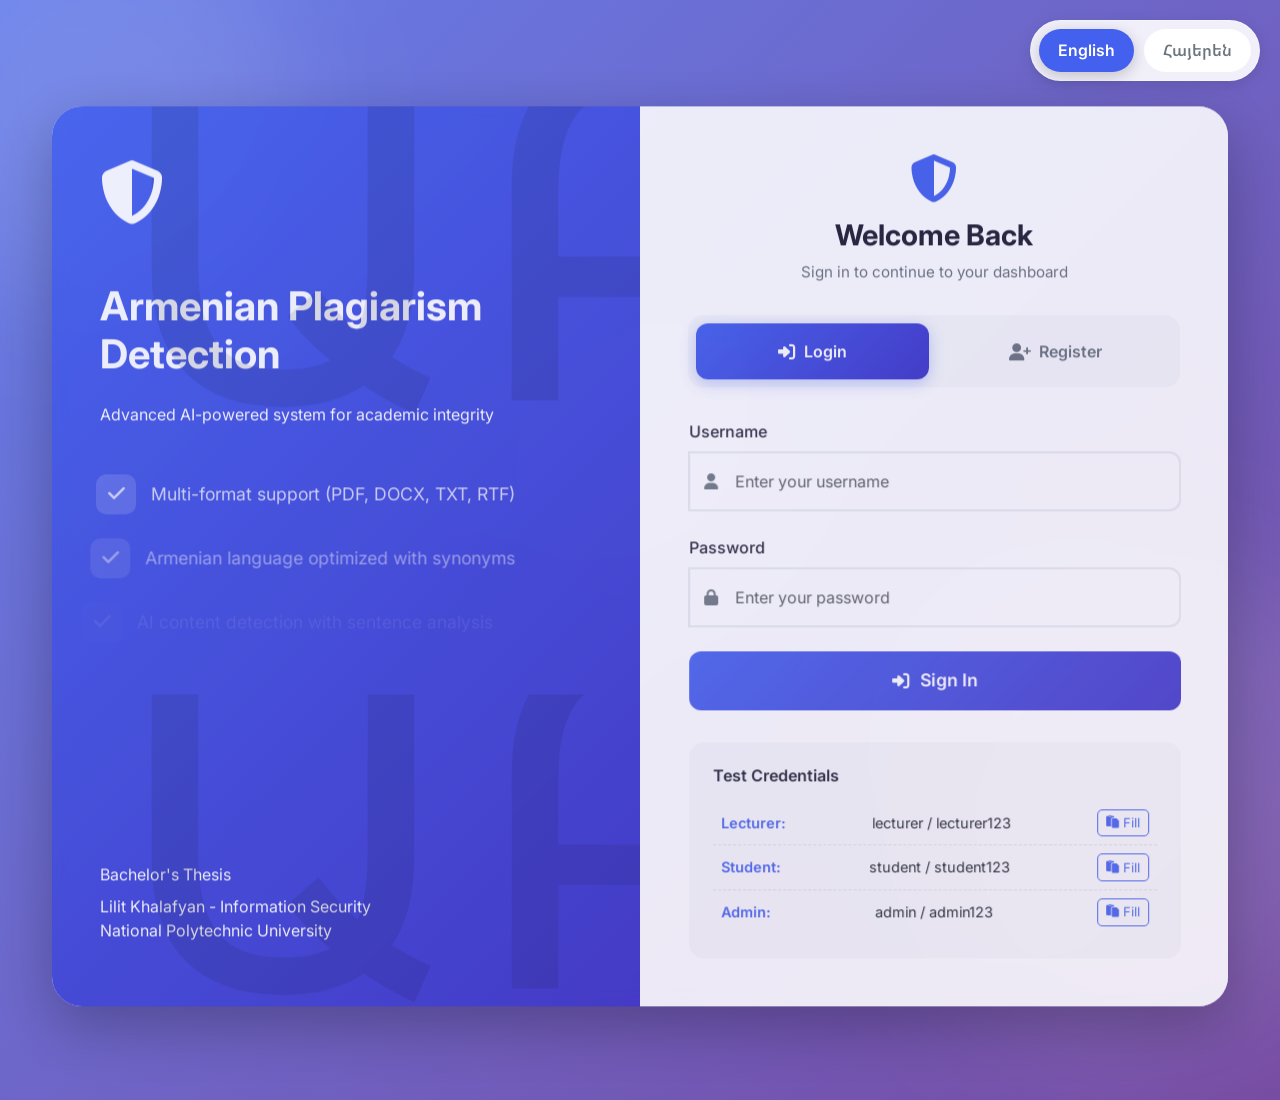
==== admin.html @ 2a5cb73f "implemented admin flow" ====
<!DOCTYPE html>
<html lang="en">
<head>
    <meta charset="UTF-8">
    <meta name="viewport" content="width=device-width, initial-scale=1.0">
    <title>Admin Dashboard - Armenian Plagiarism Detector</title>
    <!-- Bootstrap 5 CSS -->
    <link href="https://cdn.jsdelivr.net/npm/bootstrap@5.3.0/dist/css/bootstrap.min.css" rel="stylesheet">
    <!-- Font Awesome 6 -->
    <link rel="stylesheet" href="https://cdnjs.cloudflare.com/ajax/libs/font-awesome/6.4.0/css/all.min.css">
    <!-- Google Fonts -->
    <link href="https://fonts.googleapis.com/css2?family=Inter:wght@300;400;500;600;700&family=Noto+Sans+Armenian:wght@400;500;600;700&display=swap" rel="stylesheet">
    <style>
        /* ===== GLOBAL STYLES (synchronized with lecturer/student dashboards) ===== */
        :root {
            --primary: #4361ee;
            --primary-dark: #3a56d4;
            --primary-light: #4895ef;
            --secondary: #3f37c9;
            --success: #4cc9f0;
            --danger: #f72585;
            --warning: #f8961e;
            --dark: #1e1e2f;
            --light: #f8f9fa;
            --gray: #6c757d;
            --border: #e2e8f0;
            --sidebar-width: 280px;
        }

        * {
            margin: 0;
            padding: 0;
            box-sizing: border-box;
        }

        body {
            font-family: 'Inter', 'Noto Sans Armenian', sans-serif;
            background: linear-gradient(135deg, #667eea 0%, #764ba2 100%);
            min-height: 100vh;
        }

        /* Sidebar (same as lecturer/student) */
        .sidebar {
            position: fixed;
            left: 0;
            top: 0;
            bottom: 0;
            width: var(--sidebar-width);
            background: linear-gradient(180deg, #1a1a2e 0%, #16213e 100%);
            color: white;
            padding: 2rem 1.5rem;
            z-index: 1000;
            box-shadow: 4px 0 20px rgba(0, 0, 0, 0.1);
            overflow-y: auto;
            display: flex;
            flex-direction: column;
        }

        .sidebar h2 {
            font-size: 1.5rem;
            font-weight: 700;
            margin-bottom: 2rem;
            padding-bottom: 1rem;
            border-bottom: 1px solid rgba(255, 255, 255, 0.1);
            display: flex;
            align-items: center;
            gap: 0.75rem;
        }

        .sidebar .nav-link {
            display: flex;
            align-items: center;
            gap: 12px;
            padding: 1rem 1.2rem;
            color: rgba(255, 255, 255, 0.7);
            text-decoration: none;
            border-radius: 12px;
            transition: all 0.3s ease;
            font-weight: 500;
            margin-bottom: 0.5rem;
        }

        .sidebar .nav-link i {
            width: 24px;
            text-align: center;
        }

        .sidebar .nav-link:hover,
        .sidebar .nav-link.active {
            background: linear-gradient(135deg, var(--primary), var(--secondary));
            color: white;
            transform: translateX(5px);
            box-shadow: 0 8px 20px rgba(67, 97, 238, 0.3);
        }

        .sidebar button {
            background: transparent;
            border: none;
            font-size: 1rem;
        }

        /* Main content */
        .main-content {
            margin-left: var(--sidebar-width);
            padding: 2rem;
            min-height: 100vh;
        }

        /* Top navbar area (page header) */
        .page-header {
            background: rgba(255, 255, 255, 0.95);
            backdrop-filter: blur(10px);
            border-radius: 20px;
            padding: 1rem 2rem;
            margin-bottom: 2rem;
            box-shadow: 0 4px 15px rgba(0, 0, 0, 0.05);
            display: flex;
            justify-content: space-between;
            align-items: center;
        }

        .page-header h1 {
            font-size: 1.5rem;
            font-weight: 700;
            background: linear-gradient(135deg, var(--dark), var(--primary));
            -webkit-background-clip: text;
            background-clip: text;
            color: transparent;
            margin: 0;
        }

        .page-header span {
            color: var(--gray);
        }

        /* Cards & Stats */
        .dashboard-grid {
            display: grid;
            grid-template-columns: repeat(auto-fit, minmax(280px, 1fr));
            gap: 1.5rem;
            margin-bottom: 2rem;
        }

        .card {
            background: white;
            border-radius: 20px;
            padding: 1.8rem;
            box-shadow: 0 4px 15px rgba(0, 0, 0, 0.05);
            transition: all 0.3s ease;
            border: 1px solid var(--border);
            cursor: pointer;
        }

        .card:hover {
            transform: translateY(-5px);
            box-shadow: 0 8px 25px rgba(67, 97, 238, 0.15);
            border-color: var(--primary);
        }

        .card-title {
            font-size: 1rem;
            font-weight: 600;
            color: var(--gray);
            margin-bottom: 0.5rem;
        }

        .card-text {
            font-size: 2.2rem;
            font-weight: 700;
            color: var(--dark);
            margin: 0;
        }

        /* Tables */
        .user-table-container {
            background: white;
            border-radius: 20px;
            padding: 1.8rem;
            box-shadow: 0 4px 15px rgba(0, 0, 0, 0.05);
            margin-bottom: 2rem;
        }

        .user-table-container h3 {
            font-size: 1.2rem;
            font-weight: 600;
            color: var(--dark);
            margin-bottom: 0.25rem;
        }

        .data-table {
            width: 100%;
            border-collapse: collapse;
        }

        .data-table th {
            text-align: left;
            padding: 1rem;
            color: var(--gray);
            font-weight: 600;
            font-size: 0.85rem;
            text-transform: uppercase;
            border-bottom: 2px solid var(--border);
        }

        .data-table td {
            padding: 1rem;
            border-bottom: 1px solid var(--border);
            color: var(--dark);
        }

        .data-table tbody tr {
            transition: all 0.3s ease;
        }

        .data-table tbody tr:hover {
            background: var(--light);
        }

        /* Badges */
        .badge-role {
            display: inline-flex;
            align-items: center;
            gap: 0.35rem;
            padding: 0.4rem 1rem;
            border-radius: 30px;
            font-size: 0.8rem;
            font-weight: 600;
        }

        .badge-lecturer {
            background: rgba(67, 97, 238, 0.12);
            color: #2d47d4;
        }

        .badge-student {
            background: rgba(76, 201, 240, 0.12);
            color: #1a7f9e;
        }

        .badge-admin {
            background: rgba(248, 150, 30, 0.12);
            color: #c2410c;
        }

        /* Form card */
        .form-card {
            background: white;
            border-radius: 20px;
            padding: 1.8rem;
            box-shadow: 0 4px 15px rgba(0, 0, 0, 0.05);
            border: 1px solid var(--border);
        }

        .form-card h3 {
            font-size: 1.2rem;
            font-weight: 600;
            color: var(--dark);
            margin-bottom: 1.5rem;
        }

        .form-label {
            font-weight: 500;
            color: var(--dark);
            margin-bottom: 0.5rem;
        }

        .form-control, .form-select {
            border: 2px solid var(--border);
            border-radius: 12px;
            padding: 0.7rem 1rem;
            transition: all 0.3s ease;
        }

        .form-control:focus, .form-select:focus {
            outline: none;
            border-color: var(--primary);
            box-shadow: 0 0 0 3px rgba(67, 97, 238, 0.1);
        }

        /* Buttons */
        .btn-primary {
            background: linear-gradient(135deg, var(--primary), var(--secondary));
            border: none;
            padding: 0.7rem 1.5rem;
            border-radius: 12px;
            font-weight: 600;
            transition: all 0.3s ease;
        }

        .btn-primary:hover {
            transform: translateY(-2px);
            box-shadow: 0 8px 25px rgba(67, 97, 238, 0.4);
        }

        .btn-danger {
            background: var(--danger);
            border: none;
            padding: 0.4rem 1rem;
            border-radius: 8px;
            font-size: 0.8rem;
        }

        /* Toast message (same as other dashboards) */
        .toast-message {
            position: fixed;
            top: 20px;
            right: 20px;
            background: white;
            border-radius: 10px;
            padding: 1rem 1.5rem;
            box-shadow: 0 10px 30px rgba(0, 0, 0, 0.2);
            display: flex;
            align-items: center;
            gap: 10px;
            z-index: 9999;
            animation: slideIn 0.3s ease;
            border-left: 4px solid var(--primary);
        }

        .toast-message.success {
            border-left-color: var(--success);
        }

        .toast-message.error {
            border-left-color: var(--danger);
        }

        @keyframes slideIn {
            from { transform: translateX(100%); opacity: 0; }
            to { transform: translateX(0); opacity: 1; }
        }

        /* Responsive */
        @media (max-width: 992px) {
            .sidebar {
                position: relative;
                width: 100%;
                height: auto;
            }
            .main-content {
                margin-left: 0;
            }
        }
    </style>
</head>
<body>
    <div class="sidebar">
        <h2><i class="fas fa-shield-alt"></i> Admin Panel</h2>
        <a class="nav-link active" href="#"><i class="fas fa-home"></i> Dashboard</a>
        <a class="nav-link" href="#usersSection"><i class="fas fa-users"></i> User Management</a>
        <a class="nav-link" href="#createUserSection"><i class="fas fa-user-plus"></i> Create User</a>
        <button class="nav-link" style="margin-top: auto;" onclick="logout()"><i class="fas fa-sign-out-alt"></i> Logout</button>
    </div>
    <div class="main-content">
        <div class="page-header">
            <div>
                <p class="text-uppercase text-muted mb-1">Administrator</p>
                <h1>Admin Dashboard</h1>
            </div>
            <div>
                <span id="adminName" class="text-muted"></span>
            </div>
        </div>

        <div class="dashboard-grid">
            <div class="card">
                <div class="card-body">
                    <h4 class="card-title">Total Users</h4>
                    <p class="card-text" id="totalUsers">0</p>
                </div>
            </div>
            <div class="card">
                <div class="card-body">
                    <h4 class="card-title">Active Roles</h4>
                    <p class="card-text" id="roleSummary">Loading...</p>
                </div>
            </div>
        </div>

        <div class="user-table-container" id="usersSection">
            <div>
                <h3>Users</h3>
                <p class="text-muted mb-3">Manage lecturers and students.</p>
            </div>
            <div class="table-responsive">
                <table class="data-table">
                    <thead>
                        <tr>
                            <th>ID</th>
                            <th>Username</th>
                            <th>Full Name</th>
                            <th>Email</th>
                            <th>Role</th>
                            <th>Last Login</th>
                            <th>Actions</th>
                        </tr>
                    </thead>
                    <tbody id="usersTableBody">
                        <tr>
                            <td colspan="7" class="text-center py-4">Loading users...</td>
                        </tr>
                    </tbody>
                </table>
            </div>
        </div>

        <div class="form-card mt-4" id="createUserSection">
            <h3>Create New User</h3>
            <form id="createUserForm">
                <div class="row g-3">
                    <div class="col-md-6">
                        <label class="form-label">Username</label>
                        <input type="text" id="newUsername" class="form-control" placeholder="Enter username" required>
                    </div>
                    <div class="col-md-6">
                        <label class="form-label">Full Name</label>
                        <input type="text" id="newFullName" class="form-control" placeholder="Enter full name" required>
                    </div>
                    <div class="col-md-6">
                        <label class="form-label">Email</label>
                        <input type="email" id="newEmail" class="form-control" placeholder="Enter email" required>
                    </div>
                    <div class="col-md-6">
                        <label class="form-label">Role</label>
                        <select id="newRole" class="form-select" required>
                            <option value="lecturer">Lecturer</option>
                            <option value="student">Student</option>
                        </select>
                    </div>
                    <div class="col-md-6">
                        <label class="form-label">Password</label>
                        <input type="password" id="newPassword" class="form-control" placeholder="Enter password" required>
                    </div>
                    <div class="col-12">
                        <div id="adminFeedback" class="text-danger mb-2"></div>
                        <button type="submit" class="btn btn-primary"><i class="fas fa-plus-circle"></i> Create User</button>
                    </div>
                </div>
            </form>
        </div>
    </div>

    <script src="https://cdn.jsdelivr.net/npm/bootstrap@5.3.0/dist/js/bootstrap.bundle.min.js"></script>
    <script>
        const API_URL = '/api';

        document.addEventListener('DOMContentLoaded', () => {
            loadAdmin();
            document.getElementById('createUserForm').addEventListener('submit', createUser);
        });

        async function loadAdmin() {
            const user = await fetchCurrentUser();
            if (!user || user.role !== 'admin') {
                window.location.href = '/';
                return;
            }
            document.getElementById('adminName').textContent = user.full_name;
            await loadUsers();
        }

        async function fetchCurrentUser() {
            try {
                const res = await fetch(`${API_URL}/current-user`, { credentials: 'include' });
                const data = await res.json();
                return data.success ? data.user : null;
            } catch (error) {
                return null;
            }
        }

        async function loadUsers() {
            try {
                const res = await fetch(`${API_URL}/admin/users`, { credentials: 'include' });
                const data = await res.json();
                if (!data.success) {
                    showToast(data.error || 'Unable to load users', 'error');
                    return;
                }
                const users = data.users || [];
                const tbody = document.getElementById('usersTableBody');
                const totalUsers = document.getElementById('totalUsers');
                const roleSummary = document.getElementById('roleSummary');
                const counts = { lecturers: 0, students: 0, admins: 0 };

                if (!users.length) {
                    tbody.innerHTML = '<tr><td colspan="7" class="text-center py-4">No users found.</td></tr>';
                } else {
                    tbody.innerHTML = users.map(user => {
                        counts[user.role + 's'] = (counts[user.role + 's'] || 0) + 1;
                        const badgeClass = user.role === 'lecturer' ? 'badge-lecturer' : user.role === 'student' ? 'badge-student' : 'badge-admin';
                        const lastLogin = user.last_login ? new Date(user.last_login).toLocaleString() : 'Never';
                        const deleteButton = user.role === 'admin' 
                            ? '<button class="btn btn-sm btn-outline-secondary" disabled><i class="fas fa-lock"></i></button>' 
                            : `<button class="btn btn-sm btn-danger" onclick="deleteUser(${user.id})"><i class="fas fa-trash-alt"></i></button>`;
                        return `
                            <tr>
                                <td>${user.id}</td>
                                <td>${escapeHtml(user.username)}</td>
                                <td>${escapeHtml(user.full_name)}</td>
                                <td>${escapeHtml(user.email)}</td>
                                <td><span class="badge-role ${badgeClass}">${escapeHtml(user.role)}</span></td>
                                <td>${escapeHtml(lastLogin)}</td>
                                <td>${deleteButton}</td>
                            </tr>
                        `;
                    }).join('');
                }

                totalUsers.textContent = users.length;
                roleSummary.textContent = `${counts.lecturers || 0} lecturers · ${counts.students || 0} students · ${counts.admins || 0} admins`;
            } catch (error) {
                showToast('Unable to load users', 'error');
                console.error('loadUsers error', error);
            }
        }

        async function createUser(event) {
            event.preventDefault();
            const username = document.getElementById('newUsername').value.trim();
            const fullName = document.getElementById('newFullName').value.trim();
            const email = document.getElementById('newEmail').value.trim();
            const password = document.getElementById('newPassword').value.trim();
            const role = document.getElementById('newRole').value;
            const feedback = document.getElementById('adminFeedback');

            feedback.textContent = '';

            if (!username || !fullName || !email || !password) {
                feedback.textContent = 'All fields are required.';
                return;
            }

            try {
                const res = await fetch(`${API_URL}/admin/users`, {
                    method: 'POST',
                    headers: { 'Content-Type': 'application/json' },
                    body: JSON.stringify({ username, full_name: fullName, email, password, role }),
                    credentials: 'include'
                });
                const data = await res.json();
                if (!data.success) {
                    feedback.textContent = data.error || 'Unable to create user.';
                    return;
                }
                showToast('User created successfully');
                document.getElementById('createUserForm').reset();
                loadUsers();
            } catch (error) {
                feedback.textContent = 'Unable to create user.';
                console.error('createUser error', error);
            }
        }

        async function deleteUser(userId) {
            if (!confirm('Are you sure you want to delete this user?')) return;
            try {
                const res = await fetch(`${API_URL}/admin/users/${userId}`, {
                    method: 'DELETE',
                    credentials: 'include'
                });
                const data = await res.json();
                if (!data.success) {
                    showToast(data.error || 'Unable to delete user', 'error');
                    return;
                }
                showToast('User deleted successfully');
                loadUsers();
            } catch (error) {
                showToast('Unable to delete user', 'error');
                console.error('deleteUser error', error);
            }
        }

        function logout() {
            fetch(`${API_URL}/logout`, { method: 'POST', credentials: 'include' })
                .finally(() => window.location.href = '/');
        }

        function showToast(message, type = 'success') {
            const toast = document.createElement('div');
            toast.className = `toast-message ${type}`;
            toast.innerHTML = `<i class="fas ${type === 'success' ? 'fa-check-circle' : 'fa-exclamation-circle'}"></i><span>${escapeHtml(message)}</span>`;
            document.body.appendChild(toast);
            setTimeout(() => toast.remove(), 3000);
        }

        function escapeHtml(text) {
            if (!text) return '';
            return text.toString().replace(/[&<>"]/g, function(match) {
                if (match === '&') return '&amp;';
                if (match === '<') return '&lt;';
                if (match === '>') return '&gt;';
                if (match === '"') return '&quot;';
                return match;
            });
        }
    </script>
</body>
</html>
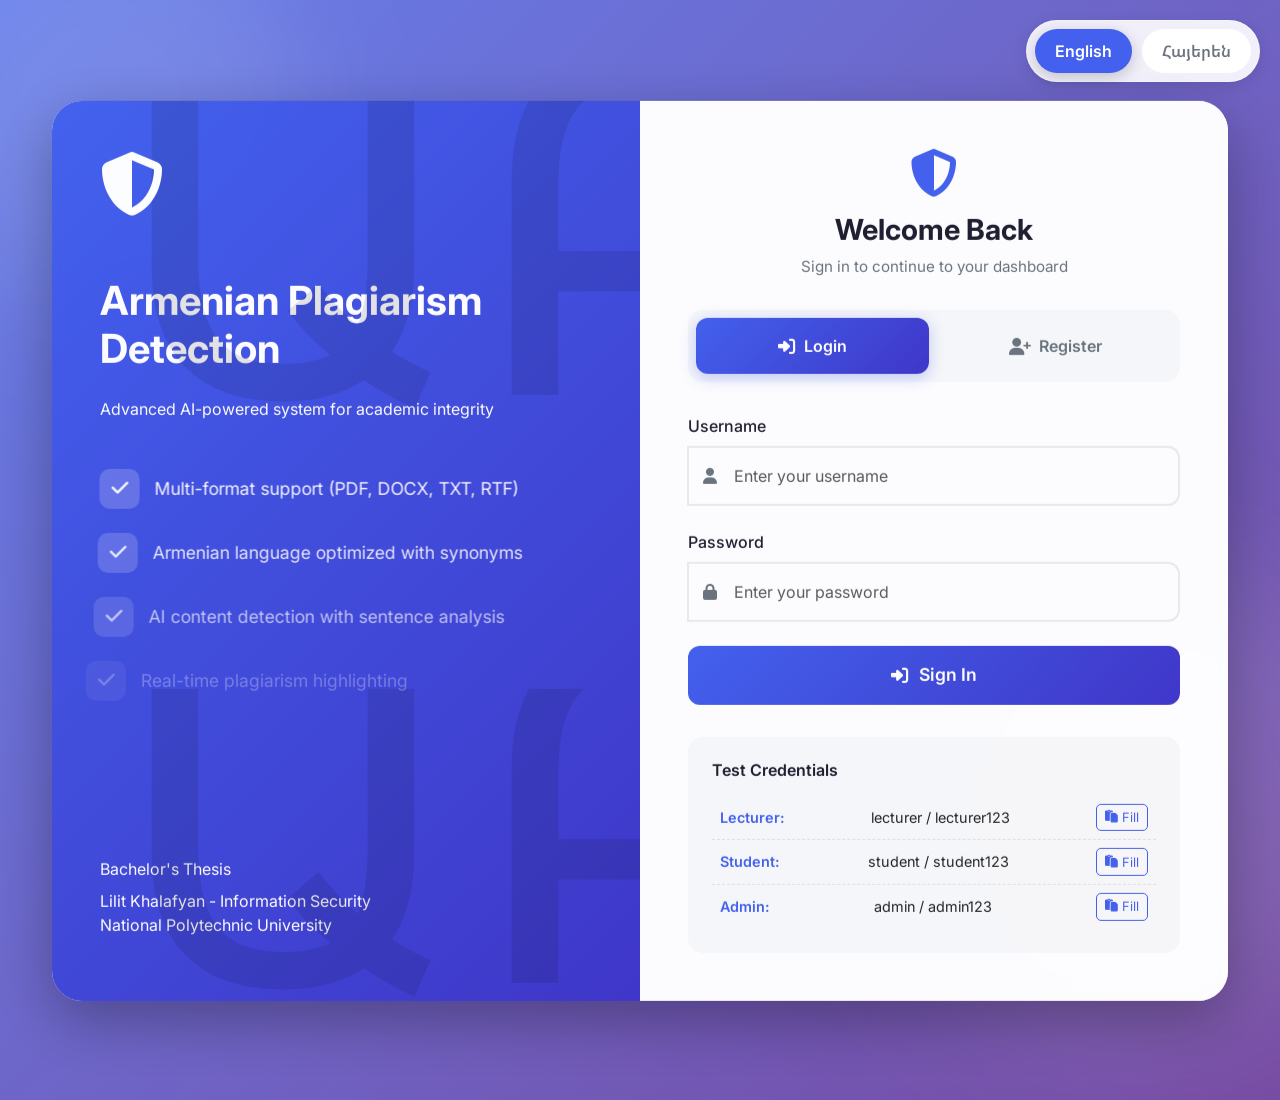
==== commit c2a0801a: "settings" ====
--- a/admin.html
+++ b/admin.html
@@ -10,6 +10,8 @@
     <link rel="stylesheet" href="https://cdnjs.cloudflare.com/ajax/libs/font-awesome/6.4.0/css/all.min.css">
     <!-- Google Fonts -->
     <link href="https://fonts.googleapis.com/css2?family=Inter:wght@300;400;500;600;700&family=Noto+Sans+Armenian:wght@400;500;600;700&display=swap" rel="stylesheet">
+    <!-- Translations -->
+    <script src="/translations.js"></script>
     <style>
         /* ===== GLOBAL STYLES (synchronized with lecturer/student dashboards) ===== */
         :root {
@@ -341,21 +343,86 @@
                 margin-left: 0;
             }
         }
+
+        /* Language Switcher - Fixed Position */
+        .language-switcher {
+            position: fixed;
+            top: 10px;
+            right: 10px;
+            z-index: 1050;
+            display: flex;
+            gap: 8px;
+            background: rgba(255, 255, 255, 0.9);
+            backdrop-filter: blur(10px);
+            border-radius: 25px;
+            padding: 6px;
+            box-shadow: 0 4px 15px rgba(0, 0, 0, 0.1);
+            border: 1px solid rgba(255, 255, 255, 0.3);
+        }
+
+        .lang-btn {
+            padding: 5px 10px;
+            border: none;
+            background: white;
+            border-radius: 20px;
+            color: #6c757d;
+            font-weight: 600;
+            cursor: pointer;
+            transition: all 0.3s ease;
+            display: flex;
+            align-items: center;
+            gap: 6px;
+            font-size: 0.8rem;
+        }
+
+        .lang-btn i {
+            font-size: 1rem;
+        }
+
+        .lang-btn.active {
+            background: #4361ee;
+            color: white;
+            box-shadow: 0 2px 8px rgba(67, 97, 238, 0.3);
+        }
+
+        .lang-btn.en.active {
+            background: #4361ee;
+        }
+
+        .lang-btn.hy.active {
+            background: #4361ee;
+        }
+
+        .lang-btn.hy.active i {
+            color: #fff;
+        }
     </style>
 </head>
 <body>
+
+    <!-- Language Switcher - Fixed Position -->
+    <div class="language-switcher">
+        <button class="lang-btn en active" onclick="Translations.setLanguage('en')" id="langEn">
+            EN
+        </button>
+        <button class="lang-btn hy" onclick="Translations.setLanguage('hy')" id="langHy">
+            Հայ
+        </button>
+    </div>
+
     <div class="sidebar">
-        <h2><i class="fas fa-shield-alt"></i> Admin Panel</h2>
-        <a class="nav-link active" href="#"><i class="fas fa-home"></i> Dashboard</a>
-        <a class="nav-link" href="#usersSection"><i class="fas fa-users"></i> User Management</a>
-        <a class="nav-link" href="#createUserSection"><i class="fas fa-user-plus"></i> Create User</a>
-        <button class="nav-link" style="margin-top: auto;" onclick="logout()"><i class="fas fa-sign-out-alt"></i> Logout</button>
+        <h2 data-translate="admin_panel"><i class="fas fa-shield-alt"></i> Admin Panel</h2>
+        <a class="nav-link active" href="#"><i class="fas fa-home"></i> <span data-translate="dashboard">Dashboard</span></a>
+        <a class="nav-link" href="#usersSection"><i class="fas fa-users"></i> <span data-translate="user_management">User Management</span></a>
+        <a class="nav-link" href="#createUserSection"><i class="fas fa-user-plus"></i> <span data-translate="create_user">Create User</span></a>
+        <a class="nav-link" href="#settingsSection"><i class="fas fa-cog"></i> <span data-translate="settings">Settings</span></a>
+        <button class="nav-link" style="margin-top: auto;" onclick="logout()"><i class="fas fa-sign-out-alt"></i> <span data-translate="logout">Logout</span></button>
     </div>
     <div class="main-content">
         <div class="page-header">
             <div>
-                <p class="text-uppercase text-muted mb-1">Administrator</p>
-                <h1>Admin Dashboard</h1>
+                <p class="text-uppercase text-muted mb-1" data-translate="administrator">Administrator</p>
+                <h1 data-translate="admin_panel">Admin Dashboard</h1>
             </div>
             <div>
                 <span id="adminName" class="text-muted"></span>
@@ -365,13 +432,13 @@
         <div class="dashboard-grid">
             <div class="card">
                 <div class="card-body">
-                    <h4 class="card-title">Total Users</h4>
+                    <h4 class="card-title" data-translate="total_users">Total Users</h4>
                     <p class="card-text" id="totalUsers">0</p>
                 </div>
             </div>
             <div class="card">
                 <div class="card-body">
-                    <h4 class="card-title">Active Roles</h4>
+                    <h4 class="card-title" data-translate="role_summary">Active Roles</h4>
                     <p class="card-text" id="roleSummary">Loading...</p>
                 </div>
             </div>
@@ -379,25 +446,26 @@
 
         <div class="user-table-container" id="usersSection">
             <div>
-                <h3>Users</h3>
-                <p class="text-muted mb-3">Manage lecturers and students.</p>
+                <h3 data-translate="users">Users</h3>
+                <p class="text-muted mb-3" data-translate="manage_lecturers_students">Manage lecturers and students.</p>
             </div>
             <div class="table-responsive">
                 <table class="data-table">
                     <thead>
                         <tr>
-                            <th>ID</th>
-                            <th>Username</th>
-                            <th>Full Name</th>
-                            <th>Email</th>
-                            <th>Role</th>
-                            <th>Last Login</th>
-                            <th>Actions</th>
+                            <th data-translate="id">ID</th>
+                            <th data-translate="username">Username</th>
+                            <th data-translate="full_name">Full Name</th>
+                            <th data-translate="email">Email</th>
+                            <th data-translate="role">Role</th>
+                            <th data-translate="assigned_lecturers">Assigned Lecturers</th>
+                            <th data-translate="last_login">Last Login</th>
+                            <th data-translate="actions">Actions</th>
                         </tr>
                     </thead>
                     <tbody id="usersTableBody">
                         <tr>
-                            <td colspan="7" class="text-center py-4">Loading users...</td>
+                            <td colspan="8" class="text-center py-4" data-translate="loading_data">Loading data...</td>
                         </tr>
                     </tbody>
                 </table>
@@ -405,39 +473,108 @@
         </div>
 
         <div class="form-card mt-4" id="createUserSection">
-            <h3>Create New User</h3>
+            <h3 data-translate="create_user">Create New User</h3>
             <form id="createUserForm">
                 <div class="row g-3">
                     <div class="col-md-6">
-                        <label class="form-label">Username</label>
-                        <input type="text" id="newUsername" class="form-control" placeholder="Enter username" required>
+                        <label class="form-label" data-translate="username">Username</label>
+                        <input type="text" id="newUsername" class="form-control" data-translate-placeholder="enter_username" placeholder="Enter username" required>
                     </div>
                     <div class="col-md-6">
-                        <label class="form-label">Full Name</label>
-                        <input type="text" id="newFullName" class="form-control" placeholder="Enter full name" required>
+                        <label class="form-label" data-translate="full_name">Full Name</label>
+                        <input type="text" id="newFullName" class="form-control" data-translate-placeholder="enter_full_name" placeholder="Enter full name" required>
                     </div>
                     <div class="col-md-6">
-                        <label class="form-label">Email</label>
-                        <input type="email" id="newEmail" class="form-control" placeholder="Enter email" required>
+                        <label class="form-label" data-translate="email">Email</label>
+                        <input type="email" id="newEmail" class="form-control" data-translate-placeholder="enter_email" placeholder="Enter email" required>
                     </div>
                     <div class="col-md-6">
-                        <label class="form-label">Role</label>
+                        <label class="form-label" data-translate="role">Role</label>
                         <select id="newRole" class="form-select" required>
-                            <option value="lecturer">Lecturer</option>
-                            <option value="student">Student</option>
+                            <option value="lecturer" data-translate="lecturer">Lecturer</option>
+                            <option value="student" data-translate="student">Student</option>
                         </select>
                     </div>
                     <div class="col-md-6">
-                        <label class="form-label">Password</label>
-                        <input type="password" id="newPassword" class="form-control" placeholder="Enter password" required>
+                        <label class="form-label" data-translate="password">Password</label>
+                        <input type="password" id="newPassword" class="form-control" data-translate-placeholder="enter_password" placeholder="Enter password" required>
                     </div>
                     <div class="col-12">
                         <div id="adminFeedback" class="text-danger mb-2"></div>
-                        <button type="submit" class="btn btn-primary"><i class="fas fa-plus-circle"></i> Create User</button>
+                        <button type="submit" class="btn btn-primary"><i class="fas fa-plus-circle"></i> <span data-translate="create_user">Create User</span></button>
                     </div>
                 </div>
             </form>
         </div>
+
+        <!-- SETTINGS SECTION -->
+        <div class="form-card mt-4" id="settingsSection">
+            <h3 data-translate="settings">Settings</h3>
+            <div id="settingsFeedback" class="alert alert-danger" style="display: none;"></div>
+            
+            <!-- Password Change Form -->
+            <div style="margin-bottom: 2rem;">
+                <h4 data-translate="change_password">Change Password</h4>
+                <form id="changePasswordForm" style="margin-top: 1rem;">
+                    <div class="mb-3">
+                        <label class="form-label" data-translate="current_password">Current Password</label>
+                        <input type="password" class="form-control" id="currentPassword" required>
+                    </div>
+                    <div class="mb-3">
+                        <label class="form-label" data-translate="new_password">New Password</label>
+                        <input type="password" class="form-control" id="newPassword" required>
+                        <small class="text-muted" data-translate="password_min_length">Password must be at least 8 characters</small>
+                    </div>
+                    <div class="mb-3">
+                        <label class="form-label" data-translate="confirm_password">Confirm New Password</label>
+                        <input type="password" class="form-control" id="confirmPassword" required>
+                    </div>
+                    <button type="submit" class="btn btn-primary" data-translate="change_password_btn">Change Password</button>
+                </form>
+            </div>
+            
+            <hr style="margin: 2rem 0;">
+            
+            <!-- Email Update Form -->
+            <div>
+                <h4 data-translate="update_email">Update Email</h4>
+                <form id="updateEmailForm" style="margin-top: 1rem;">
+                    <div class="mb-3">
+                        <label class="form-label" data-translate="current_email">Current Email</label>
+                        <input type="email" class="form-control" id="currentEmail" readonly>
+                    </div>
+                    <div class="mb-3">
+                        <label class="form-label" data-translate="new_email">New Email</label>
+                        <input type="email" class="form-control" id="newEmail" required>
+                        <small class="text-muted" data-translate="email_domain_restriction">Email must end with @polytechnic.am</small>
+                    </div>
+                    <button type="submit" class="btn btn-primary" data-translate="update_email_btn">Update Email</button>
+                </form>
+            </div>
+        </div>
+
+        <!-- Assign Lecturers Modal -->
+        <div class="modal fade" id="assignLecturerModal" tabindex="-1">
+            <div class="modal-dialog">
+                <div class="modal-content">
+                    <div class="modal-header">
+                        <h5 class="modal-title" data-translate="assign_lecturers">Assign Lecturers</h5>
+                        <button type="button" class="btn-close" data-bs-dismiss="modal"></button>
+                    </div>
+                    <div class="modal-body">
+                        <input type="hidden" id="selectedStudentId">
+                        <p class="mb-3" data-translate="select_lecturers">Select lecturers to assign to this student:</p>
+                        <div id="lecturersList" class="form-check-list">
+                            <div class="text-center py-3" data-translate="loading_lecturers">Loading lecturers...</div>
+                        </div>
+                    </div>
+                    <div class="modal-footer">
+                        <button type="button" class="btn btn-secondary" data-bs-dismiss="modal" data-translate="cancel">Cancel</button>
+                        <button type="button" class="btn btn-primary" onclick="saveLecturerAssignment()" data-translate="save">Save</button>
+                    </div>
+                </div>
+            </div>
+        </div>
     </div>
 
     <script src="https://cdn.jsdelivr.net/npm/bootstrap@5.3.0/dist/js/bootstrap.bundle.min.js"></script>
@@ -447,6 +584,7 @@
         document.addEventListener('DOMContentLoaded', () => {
             loadAdmin();
             document.getElementById('createUserForm').addEventListener('submit', createUser);
+            Translations.init();
         });
 
         async function loadAdmin() {
@@ -474,7 +612,7 @@
                 const res = await fetch(`${API_URL}/admin/users`, { credentials: 'include' });
                 const data = await res.json();
                 if (!data.success) {
-                    showToast(data.error || 'Unable to load users', 'error');
+                    showToast(data.error || Translations.t('error_loading_users') || 'Unable to load users', 'error');
                     return;
                 }
                 const users = data.users || [];
@@ -484,15 +622,29 @@
                 const counts = { lecturers: 0, students: 0, admins: 0 };
 
                 if (!users.length) {
-                    tbody.innerHTML = '<tr><td colspan="7" class="text-center py-4">No users found.</td></tr>';
+                    tbody.innerHTML = `<tr><td colspan="8" class="text-center py-4">${Translations.t('no_data') || 'No data'}</td></tr>`;
                 } else {
                     tbody.innerHTML = users.map(user => {
                         counts[user.role + 's'] = (counts[user.role + 's'] || 0) + 1;
                         const badgeClass = user.role === 'lecturer' ? 'badge-lecturer' : user.role === 'student' ? 'badge-student' : 'badge-admin';
-                        const lastLogin = user.last_login ? new Date(user.last_login).toLocaleString() : 'Never';
+                        const lastLogin = user.last_login ? new Date(user.last_login).toLocaleString() : Translations.t('never') || 'Never';
                         const deleteButton = user.role === 'admin' 
                             ? '<button class="btn btn-sm btn-outline-secondary" disabled><i class="fas fa-lock"></i></button>' 
                             : `<button class="btn btn-sm btn-danger" onclick="deleteUser(${user.id})"><i class="fas fa-trash-alt"></i></button>`;
+                        
+                        // Assign lecturers button for students
+                        let assignButton = '';
+                        let assignedLecturersDisplay = '-';
+                        if (user.role === 'student') {
+                            const assignedLecturers = user.assigned_lecturers || [];
+                            assignedLecturersDisplay = assignedLecturers.length > 0
+                                ? assignedLecturers.map(l => escapeHtml(l.full_name)).join(', ')
+                                : Translations.t('none') || 'None';
+                            assignButton = `<button class="btn btn-sm btn-info ms-1" onclick="openAssignModal(${user.id})"><i class="fas fa-user-plus"></i> ${Translations.t('assign') || 'Assign'}</button>`;
+                        } else {
+                            assignButton = `<span class="text-muted">${Translations.t('na') || 'N/A'}</span>`;
+                        }
+                        
                         return `
                             <tr>
                                 <td>${user.id}</td>
@@ -500,18 +652,100 @@
                                 <td>${escapeHtml(user.full_name)}</td>
                                 <td>${escapeHtml(user.email)}</td>
                                 <td><span class="badge-role ${badgeClass}">${escapeHtml(user.role)}</span></td>
+                                <td>${assignedLecturersDisplay}</td>
                                 <td>${escapeHtml(lastLogin)}</td>
-                                <td>${deleteButton}</td>
+                                <td>${deleteButton} ${assignButton}</td>
                             </tr>
                         `;
                     }).join('');
                 }
 
                 totalUsers.textContent = users.length;
-                roleSummary.textContent = `${counts.lecturers || 0} lecturers · ${counts.students || 0} students · ${counts.admins || 0} admins`;
+                roleSummary.textContent = `${counts.lecturers || 0} ${Translations.t('lecturers_count') || 'lecturers'} · ${counts.students || 0} ${Translations.t('students_count') || 'students'} · ${counts.admins || 0} ${Translations.t('admins_count') || 'admins'}`;
             } catch (error) {
-                showToast('Unable to load users', 'error');
+                showToast(Translations.t('error_loading_users') || 'Unable to load users', 'error');
                 console.error('loadUsers error', error);
+            }
+        }
+
+        let currentStudentId = null;
+
+        function openAssignModal(studentId) {
+            currentStudentId = studentId;
+            document.getElementById('selectedStudentId').value = studentId;
+            loadLecturersForAssignment(studentId);
+            const modal = new bootstrap.Modal(document.getElementById('assignLecturerModal'));
+            modal.show();
+        }
+
+        async function loadLecturersForAssignment(studentId) {
+            try {
+                // Fetch all lecturers
+                const lecturersRes = await fetch(`${API_URL}/lecturers`, { credentials: 'include' });
+                const lecturersData = await lecturersRes.json();
+                if (!lecturersData.success) {
+                    showToast(lecturersData.error || Translations.t('unable_load_lecturers') || 'Unable to load lecturers', 'error');
+                    return;
+                }
+                
+                const lecturers = lecturersData.lecturers || [];
+                const lecturersList = document.getElementById('lecturersList');
+                
+                // Fetch currently assigned lecturers for this student
+                let assignedLecturerIds = [];
+                try {
+                    const assignedRes = await fetch(`${API_URL}/students/${studentId}/lecturers`, { credentials: 'include' });
+                    const assignedData = await assignedRes.json();
+                    if (assignedData.success && assignedData.lecturers) {
+                        assignedLecturerIds = assignedData.lecturers.map(l => l.id);
+                    }
+                } catch (error) {
+                    console.error('Error fetching assigned lecturers:', error);
+                }
+                
+                if (!lecturers.length) {
+                    lecturersList.innerHTML = `<div class="text-center py-3">${Translations.t('no_lecturers') || 'No lecturers found'}</div>`;
+                    return;
+                }
+                
+                lecturersList.innerHTML = lecturers.map(lecturer => `
+                    <div class="form-check">
+                        <input class="form-check-input" type="checkbox" value="${lecturer.id}" id="lecturer_${lecturer.id}" ${assignedLecturerIds.includes(lecturer.id) ? 'checked' : ''}>
+                        <label class="form-check-label" for="lecturer_${lecturer.id}">
+                            ${escapeHtml(lecturer.full_name)} (${escapeHtml(lecturer.username)})
+                        </label>
+                    </div>
+                `).join('');
+            } catch (error) {
+                showToast(Translations.t('unable_load_lecturers') || 'Unable to load lecturers', 'error');
+                console.error('loadLecturersForAssignment error', error);
+            }
+        }
+
+        async function saveLecturerAssignment() {
+            const studentId = currentStudentId || document.getElementById('selectedStudentId').value;
+            const checkboxes = document.querySelectorAll('#lecturersList input[type="checkbox"]:checked');
+            const lecturerIds = Array.from(checkboxes).map(cb => parseInt(cb.value));
+            
+            try {
+                const res = await fetch(`${API_URL}/students/${studentId}/lecturers`, {
+                    method: 'POST',
+                    headers: { 'Content-Type': 'application/json' },
+                    body: JSON.stringify({ lecturer_ids: lecturerIds }),
+                    credentials: 'include'
+                });
+                const data = await res.json();
+                if (!data.success) {
+                    showToast(data.error || Translations.t('unable_assign_lecturers') || 'Unable to assign lecturers', 'error');
+                    return;
+                }
+                showToast(Translations.t('lecturers_assigned') || 'Lecturers assigned successfully');
+                const modal = bootstrap.Modal.getInstance(document.getElementById('assignLecturerModal'));
+                modal.hide();
+                loadUsers();
+            } catch (error) {
+                showToast(Translations.t('unable_assign_lecturers') || 'Unable to assign lecturers', 'error');
+                console.error('saveLecturerAssignment error', error);
             }
         }
 
@@ -527,7 +761,7 @@
             feedback.textContent = '';
 
             if (!username || !fullName || !email || !password) {
-                feedback.textContent = 'All fields are required.';
+                feedback.textContent = Translations.t('all_fields_required') || 'All fields are required.';
                 return;
             }
 
@@ -540,20 +774,20 @@
                 });
                 const data = await res.json();
                 if (!data.success) {
-                    feedback.textContent = data.error || 'Unable to create user.';
+                    feedback.textContent = data.error || Translations.t('unable_create_user') || 'Unable to create user.';
                     return;
                 }
-                showToast('User created successfully');
+                showToast(Translations.t('user_created') || 'User created successfully');
                 document.getElementById('createUserForm').reset();
                 loadUsers();
             } catch (error) {
-                feedback.textContent = 'Unable to create user.';
+                feedback.textContent = Translations.t('unable_create_user') || 'Unable to create user.';
                 console.error('createUser error', error);
             }
         }
 
         async function deleteUser(userId) {
-            if (!confirm('Are you sure you want to delete this user?')) return;
+            if (!confirm(Translations.t('delete_confirm') || 'Are you sure you want to delete this user?')) return;
             try {
                 const res = await fetch(`${API_URL}/admin/users/${userId}`, {
                     method: 'DELETE',
@@ -561,13 +795,13 @@
                 });
                 const data = await res.json();
                 if (!data.success) {
-                    showToast(data.error || 'Unable to delete user', 'error');
+                    showToast(data.error || Translations.t('unable_delete_user') || 'Unable to delete user', 'error');
                     return;
                 }
-                showToast('User deleted successfully');
+                showToast(Translations.t('user_deleted') || 'User deleted successfully');
                 loadUsers();
             } catch (error) {
-                showToast('Unable to delete user', 'error');
+                showToast(Translations.t('unable_delete_user') || 'Unable to delete user', 'error');
                 console.error('deleteUser error', error);
             }
         }
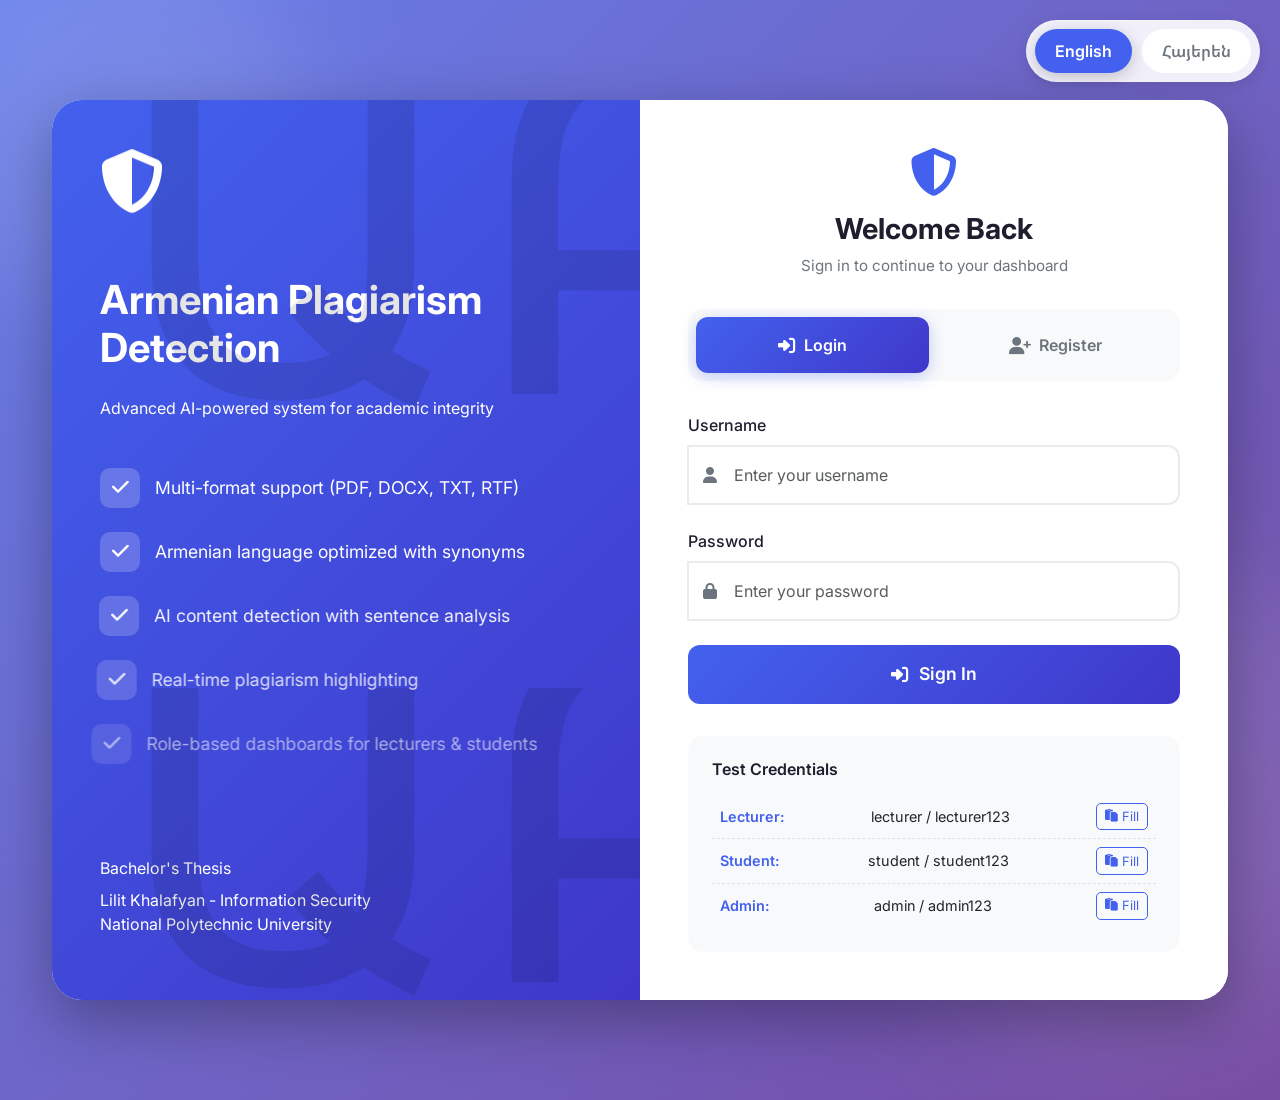
==== commit 61340e45: "Remove feedback section from sidebar and update translations; add new document uploads" ====
--- a/admin.html
+++ b/admin.html
@@ -535,23 +535,7 @@
             
             <hr style="margin: 2rem 0;">
             
-            <!-- Email Update Form -->
-            <div>
-                <h4 data-translate="update_email">Update Email</h4>
-                <form id="updateEmailForm" style="margin-top: 1rem;">
-                    <div class="mb-3">
-                        <label class="form-label" data-translate="current_email">Current Email</label>
-                        <input type="email" class="form-control" id="currentEmail" readonly>
-                    </div>
-                    <div class="mb-3">
-                        <label class="form-label" data-translate="new_email">New Email</label>
-                        <input type="email" class="form-control" id="newEmail" required>
-                        <small class="text-muted" data-translate="email_domain_restriction">Email must end with @polytechnic.am</small>
-                    </div>
-                    <button type="submit" class="btn btn-primary" data-translate="update_email_btn">Update Email</button>
-                </form>
-            </div>
-        </div>
+    
 
         <!-- Assign Lecturers Modal -->
         <div class="modal fade" id="assignLecturerModal" tabindex="-1">
